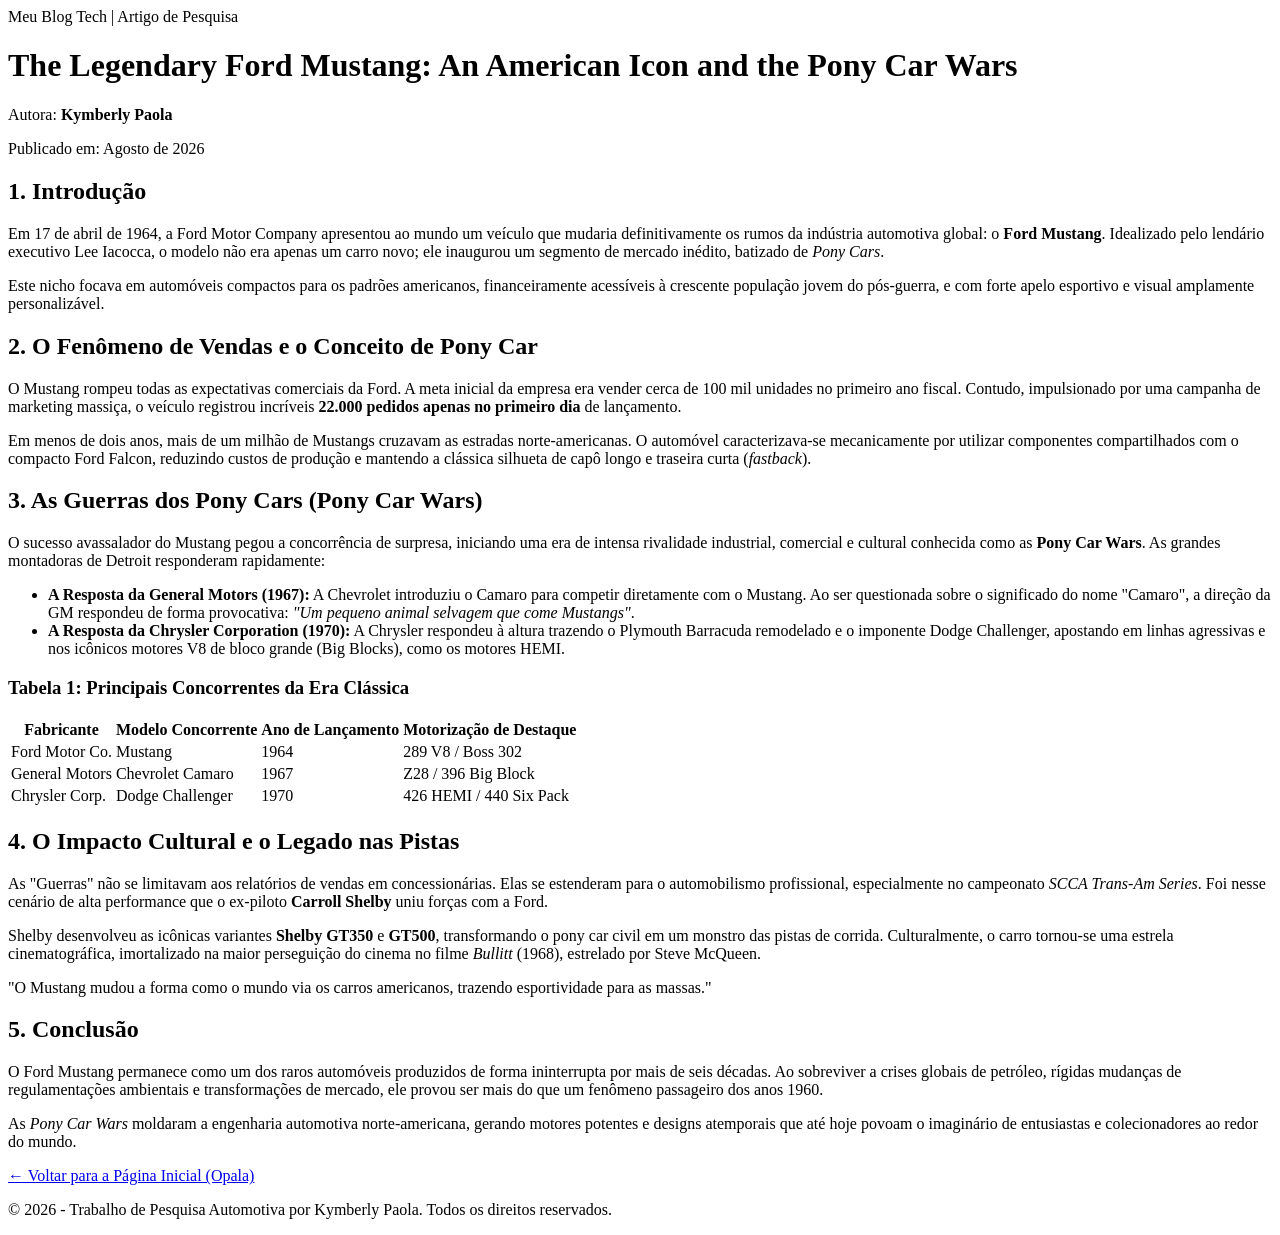
==== pagina2.html @ 9a9ed32d "13:59" ====
<!DOCTYPE html>
<html lang="pt-br">
<head>
    <meta charset="UTF-8">
    <meta name="viewport" content="width=device-width, initial-scale=1.0">
    <title>Trabalho Acadêmico - Ford Mustang e as Pony Car Wars</title>
    <link rel="stylesheet" href="trabalho-style.css">
</head>
<body>

    <header class="academic-header">
        <span class="institution">Meu Blog Tech | Artigo de Pesquisa</span>
        <h1>The Legendary Ford Mustang: An American Icon and the Pony Car Wars</h1>
        <p class="author">Autora: <strong>Kymberly Paola</strong></p>
        <p class="date">Publicado em: Agosto de 2026</p>
    </header>

    <main class="paper-container">

        <!-- Seção 1 -->
        <section class="paper-section">
            <h2>1. Introdução</h2>
            <p>
                Em 17 de abril de 1964, a Ford Motor Company apresentou ao mundo um veículo que mudaria definitivamente os rumos da indústria automotiva global: o <strong>Ford Mustang</strong>. Idealizado pelo lendário executivo Lee Iacocca, o modelo não era apenas um carro novo; ele inaugurou um segmento de mercado inédito, batizado de <em>Pony Cars</em>. 
            </p>
            <p>
                Este nicho focava em automóveis compactos para os padrões americanos, financeiramente acessíveis à crescente população jovem do pós-guerra, e com forte apelo esportivo e visual amplamente personalizável.
            </p>
        </section>

        <!-- Seção 2 -->
        <section class="paper-section">
            <h2>2. O Fenômeno de Vendas e o Conceito de Pony Car</h2>
            <p>
                O Mustang rompeu todas as expectativas comerciais da Ford. A meta inicial da empresa era vender cerca de 100 mil unidades no primeiro ano fiscal. Contudo, impulsionado por uma campanha de marketing massiça, o veículo registrou incríveis <strong>22.000 pedidos apenas no primeiro dia</strong> de lançamento. 
            </p>
            <p>
                Em menos de dois anos, mais de um milhão de Mustangs cruzavam as estradas norte-americanas. O automóvel caracterizava-se mecanicamente por utilizar componentes compartilhados com o compacto Ford Falcon, reduzindo custos de produção e mantendo a clássica silhueta de capô longo e traseira curta (<em>fastback</em>).
            </p>
        </section>

        <!-- Seção 3 -->
        <section class="paper-section">
            <h2>3. As Guerras dos Pony Cars (Pony Car Wars)</h2>
            <p>
                O sucesso avassalador do Mustang pegou a concorrência de surpresa, iniciando uma era de intensa rivalidade industrial, comercial e cultural conhecida como as <strong>Pony Car Wars</strong>. As grandes montadoras de Detroit responderam rapidamente:
            </p>
            
            <ul class="academic-list">
                <li><strong>A Resposta da General Motors (1967):</strong> A Chevrolet introduziu o Camaro para competir diretamente com o Mustang. Ao ser questionada sobre o significado do nome "Camaro", a direção da GM respondeu de forma provocativa: <em>"Um pequeno animal selvagem que come Mustangs"</em>.</li>
                <li><strong>A Resposta da Chrysler Corporation (1970):</strong> A Chrysler respondeu à altura trazendo o Plymouth Barracuda remodelado e o imponente Dodge Challenger, apostando em linhas agressivas e nos icônicos motores V8 de bloco grande (Big Blocks), como os motores HEMI.</li>
            </ul>

            <div class="table-container">
                <h3>Tabela 1: Principais Concorrentes da Era Clássica</h3>
                <table>
                    <thead>
                        <tr>
                            <th>Fabricante</th>
                            <th>Modelo Concorrente</th>
                            <th>Ano de Lançamento</th>
                            <th>Motorização de Destaque</th>
                        </tr>
                    </thead>
                    <tbody>
                        <tr>
                            <td>Ford Motor Co.</td>
                            <td>Mustang</td>
                            <td>1964</td>
                            <td>289 V8 / Boss 302</td>
                        </tr>
                        <tr>
                            <td>General Motors</td>
                            <td>Chevrolet Camaro</td>
                            <td>1967</td>
                            <td>Z28 / 396 Big Block</td>
                        </tr>
                        <tr>
                            <td>Chrysler Corp.</td>
                            <td>Dodge Challenger</td>
                            <td>1970</td>
                            <td>426 HEMI / 440 Six Pack</td>
                        </tr>
                    </tbody>
                </table>
            </div>
        </section>

        <!-- Seção 4 -->
        <section class="paper-section">
            <h2>4. O Impacto Cultural e o Legado nas Pistas</h2>
            <p>
                As "Guerras" não se limitavam aos relatórios de vendas em concessionárias. Elas se estenderam para o automobilismo profissional, especialmente no campeonato <em>SCCA Trans-Am Series</em>. Foi nesse cenário de alta performance que o ex-piloto <strong>Carroll Shelby</strong> uniu forças com a Ford.
            </p>
            <p>
                Shelby desenvolveu as icônicas variantes <strong>Shelby GT350</strong> e <strong>GT500</strong>, transformando o pony car civil em um monstro das pistas de corrida. Culturalmente, o carro tornou-se uma estrela cinematográfica, imortalizado na maior perseguição do cinema no filme <em>Bullitt</em> (1968), estrelado por Steve McQueen.
            </p>

            <aside class="quote-box">
                <p>"O Mustang mudou a forma como o mundo via os carros americanos, trazendo esportividade para as massas."</p>
            </aside>
        </section>

        <!-- Seção 5 -->
        <section class="paper-section">
            <h2>5. Conclusão</h2>
            <p>
                O Ford Mustang permanece como um dos raros automóveis produzidos de forma ininterrupta por mais de seis décadas. Ao sobreviver a crises globais de petróleo, rígidas mudanças de regulamentações ambientais e transformações de mercado, ele provou ser mais do que um fenômeno passageiro dos anos 1960. 
            </p>
            <p>
                As <em>Pony Car Wars</em> moldaram a engenharia automotiva norte-americana, gerando motores potentes e designs atemporais que até hoje povoam o imaginário de entusiastas e colecionadores ao redor do mundo.
            </p>
        </section>

        <!-- Botão de Navegação -->
        <div class="academic-navigation">
            <a href="index.html" class="btn-academic">&larr; Voltar para a Página Inicial (Opala)</a>
        </div>

    </main>

    <footer class="academic-footer">
        <p>&copy; 2026 - Trabalho de Pesquisa Automotiva por Kymberly Paola. Todos os direitos reservados.</p>
    </footer>

</body>
</html>
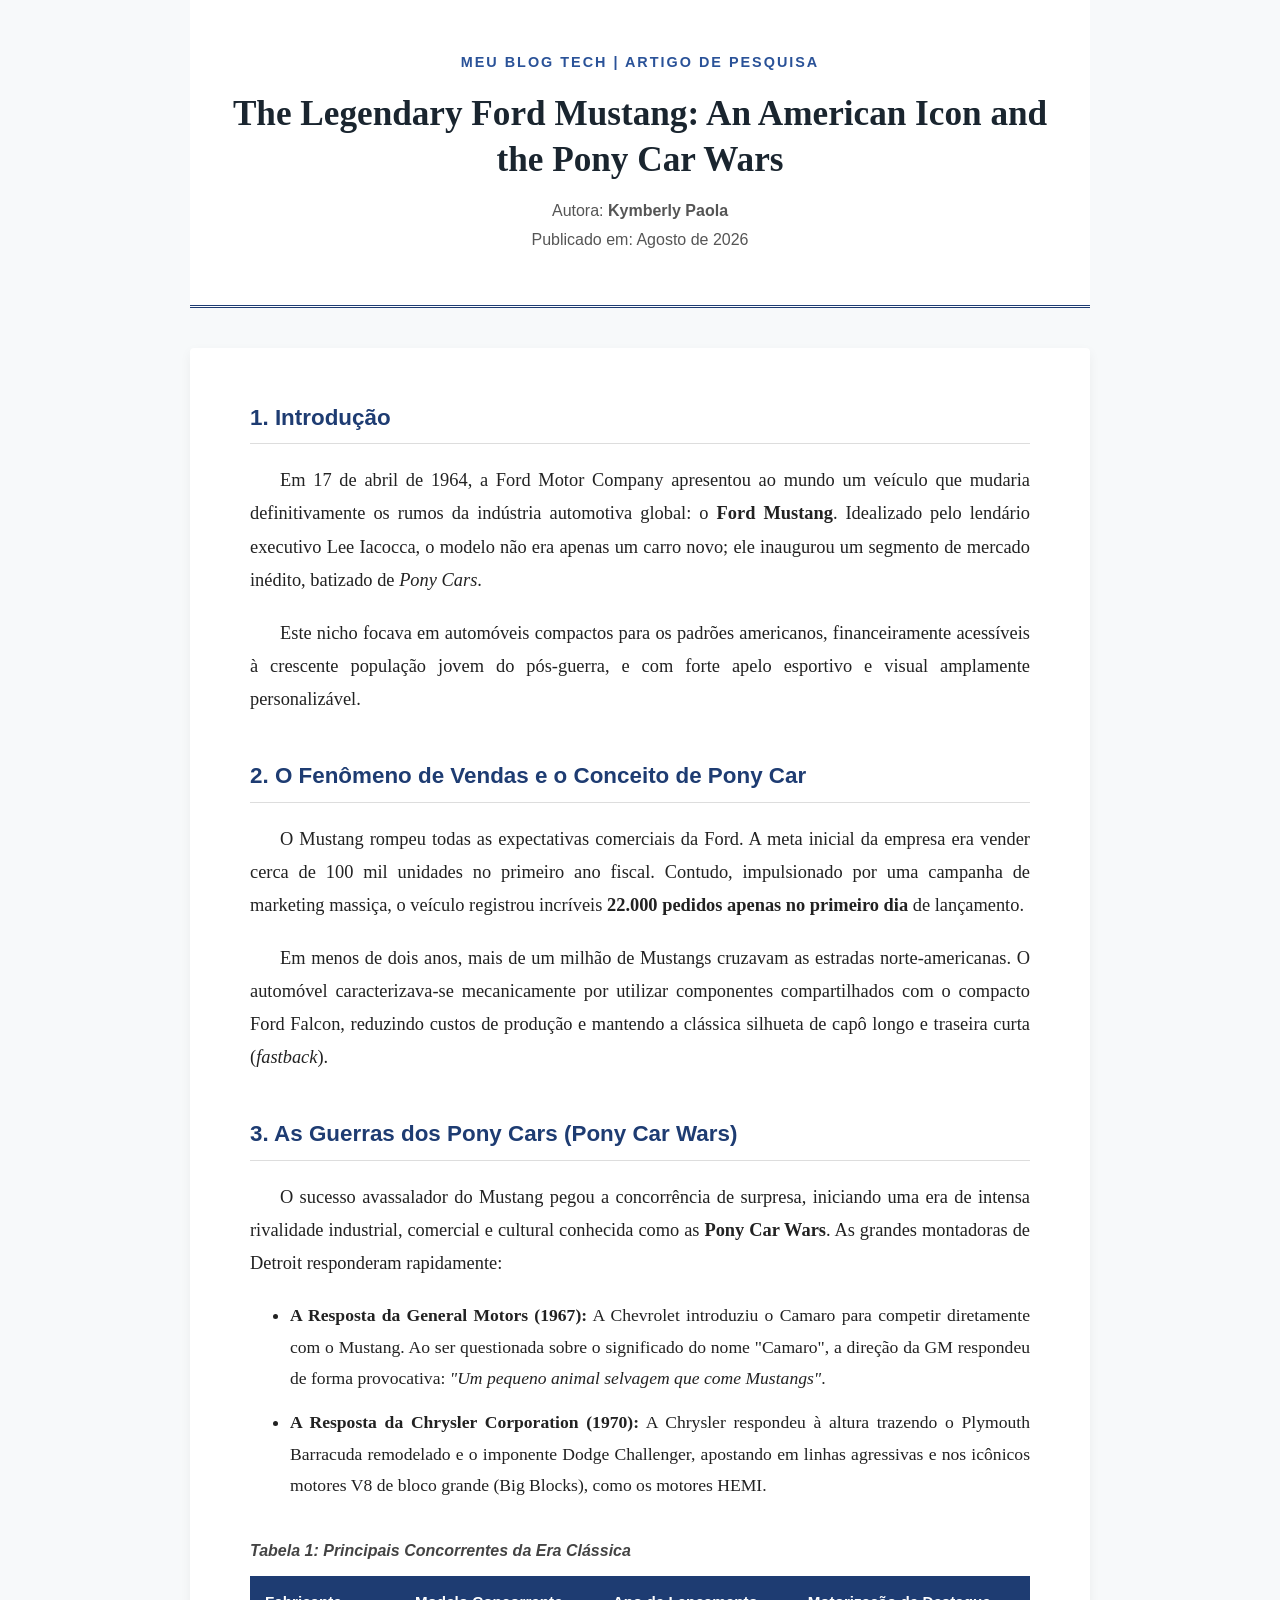
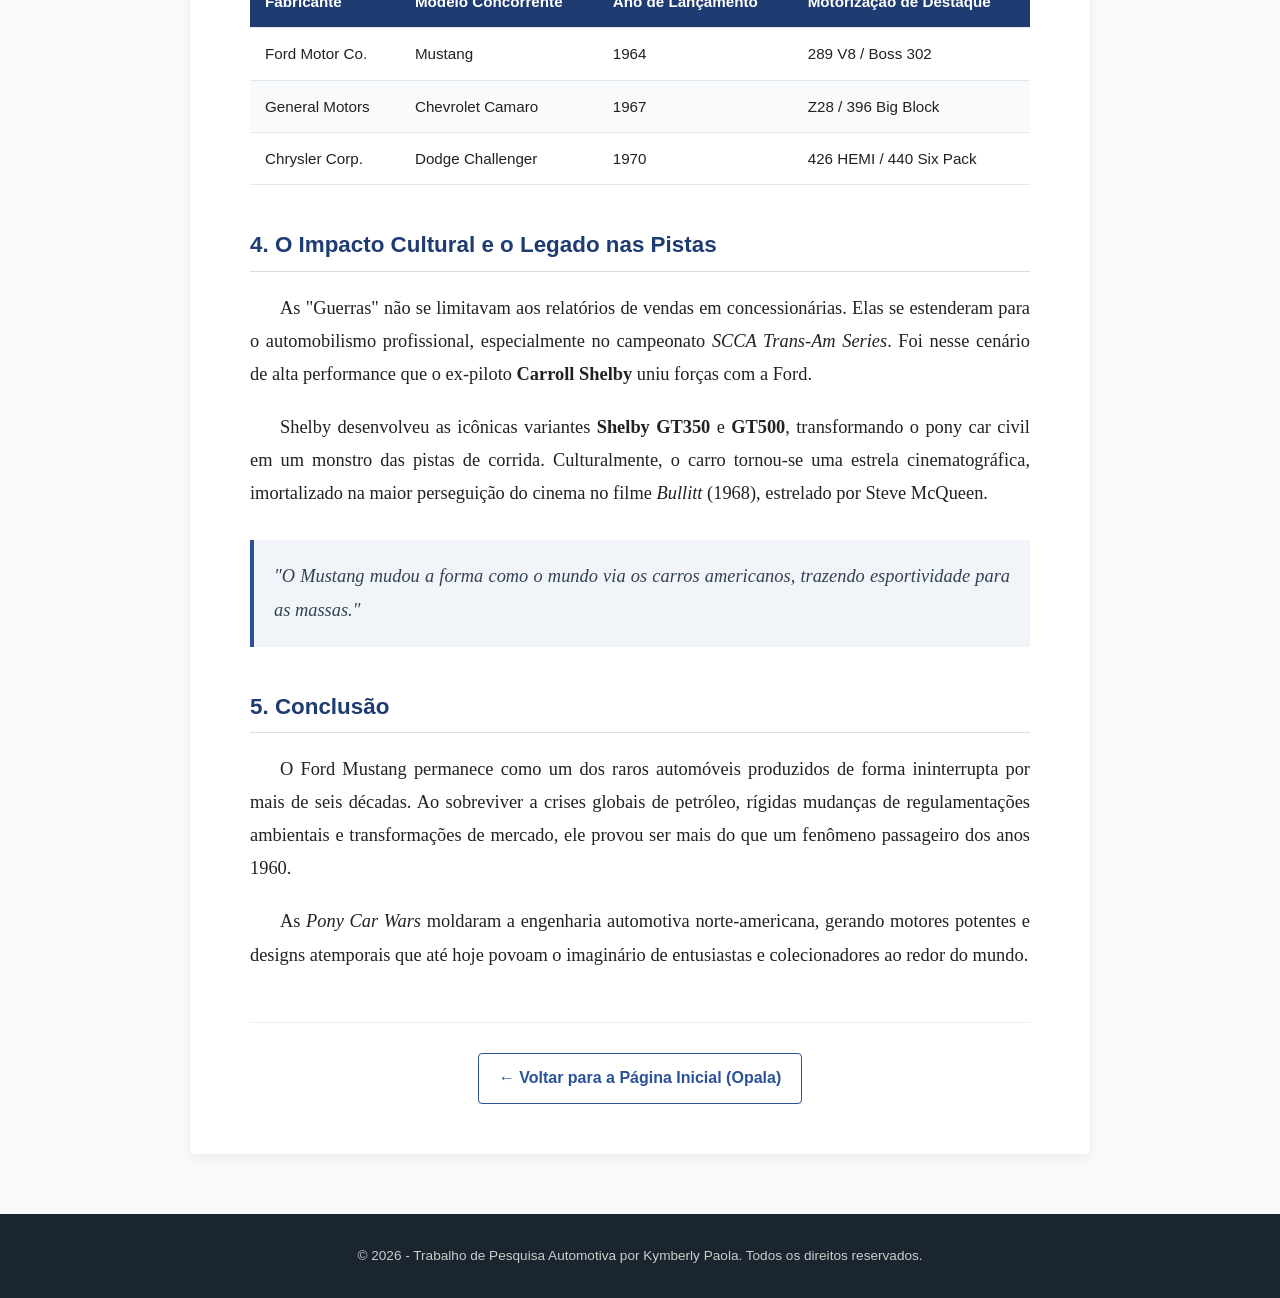
==== commit e91f4504: "ok" ====
--- a/pagina2.html
+++ b/pagina2.html
@@ -4,7 +4,7 @@
     <meta charset="UTF-8">
     <meta name="viewport" content="width=device-width, initial-scale=1.0">
     <title>Trabalho Acadêmico - Ford Mustang e as Pony Car Wars</title>
-    <link rel="stylesheet" href="trabalho-style.css">
+    <link rel="stylesheet" href="estilo_pagina_2.css">
 </head>
 <body>
 
--- a/estilo_pagina_2.css
+++ b/estilo_pagina_2.css
@@ -0,0 +1,200 @@
+/* Reset de Margens e Configurações Base */
+* {
+    margin: 0;
+    padding: 0;
+    box-sizing: border-box;
+}
+
+body {
+    font-family: 'Times New Roman', Times, serif; /* Estilo clássico acadêmico */
+    line-height: 1.8;
+    background-color: #f7f9fa;
+    color: #222;
+}
+
+/* Cabeçalho do Trabalho */
+.academic-header {
+    background-color: #fff;
+    border-bottom: 3px double #1e3c72;
+    padding: 50px 20px;
+    text-align: center;
+    max-width: 900px;
+    margin: 0 auto;
+}
+
+.academic-header .institution {
+    display: block;
+    font-family: 'Segoe UI', sans-serif;
+    font-size: 0.9rem;
+    text-transform: uppercase;
+    color: #2a5298;
+    letter-spacing: 2px;
+    margin-bottom: 15px;
+    font-weight: bold;
+}
+
+.academic-header h1 {
+    font-size: 2.2rem;
+    color: #1a252f;
+    margin-bottom: 15px;
+    line-height: 1.3;
+}
+
+.academic-header p {
+    font-family: 'Segoe UI', sans-serif;
+    font-size: 1rem;
+    color: #555;
+}
+
+/* Container do Corpo do Texto */
+.paper-container {
+    max-width: 900px;
+    margin: 40px auto;
+    background-color: #fff;
+    padding: 50px 60px;
+    box-shadow: 0 4px 12px rgba(0, 0, 0, 0.05);
+    border-radius: 4px;
+}
+
+/* Seções Acadêmicas */
+.paper-section {
+    margin-bottom: 40px;
+}
+
+.paper-section h2 {
+    font-family: 'Segoe UI', sans-serif;
+    font-size: 1.4rem;
+    color: #1e3c72;
+    border-bottom: 1px solid #ddd;
+    padding-bottom: 5px;
+    margin-bottom: 20px;
+}
+
+.paper-section p {
+    text-indent: 30px; /* Recuo clássico de parágrafo de artigo */
+    text-align: justify;
+    margin-bottom: 20px;
+    font-size: 1.15rem;
+}
+
+/* Listas de Conteúdo */
+.academic-list {
+    margin: 20px 0 30px 40px;
+}
+
+.academic-list li {
+    font-size: 1.1rem;
+    margin-bottom: 12px;
+    text-align: justify;
+}
+
+/* Tabelas Acadêmicas */
+.table-container {
+    margin: 35px 0;
+}
+
+.table-container h3 {
+    font-family: 'Segoe UI', sans-serif;
+    font-size: 1rem;
+    color: #444;
+    margin-bottom: 10px;
+    font-style: italic;
+}
+
+table {
+    width: 100%;
+    border-collapse: collapse;
+    font-family: 'Segoe UI', sans-serif;
+    font-size: 0.95rem;
+    margin-bottom: 15px;
+}
+
+th, td {
+    padding: 12px 15px;
+    text-align: left;
+}
+
+th {
+    background-color: #1e3c72;
+    color: #fff;
+    font-weight: 600;
+}
+
+tr:nth-child(even) {
+    background-color: #f8fafc;
+}
+
+tr {
+    border-bottom: 1px solid #e2e8f0;
+}
+
+/* Citações e Notas Laterais */
+.quote-box {
+    background-color: #f1f5f9;
+    border-left: 4px solid #2a5298;
+    padding: 20px;
+    margin: 30px 0;
+    font-style: italic;
+}
+
+.quote-box p {
+    text-indent: 0;
+    margin-bottom: 0;
+    color: #334155;
+}
+
+/* Botão de Retorno */
+.academic-navigation {
+    border-top: 1px solid #eee;
+    padding-top: 30px;
+    margin-top: 50px;
+    text-align: center;
+}
+
+.btn-academic {
+    display: inline-block;
+    font-family: 'Segoe UI', sans-serif;
+    color: #2a5298;
+    text-decoration: none;
+    font-weight: bold;
+    border: 1px solid #2a5298;
+    padding: 10px 20px;
+    border-radius: 4px;
+    transition: all 0.2s ease;
+}
+
+.btn-academic:hover {
+    background-color: #2a5298;
+    color: #fff;
+}
+
+/* Rodapé Acadêmico */
+.academic-footer {
+    text-align: center;
+    padding: 30px 20px;
+    background-color: #1a252f;
+    color: #ccc;
+    font-family: 'Segoe UI', sans-serif;
+    font-size: 0.85rem;
+    margin-top: 60px;
+}
+
+/* Ajustes de Responsividade para Celulares */
+@media (max-width: 768px) {
+    .paper-container {
+        padding: 30px 20px;
+        margin: 10px;
+    }
+    
+    .academic-header h1 {
+        font-size: 1.7rem;
+    }
+    
+    table {
+        font-size: 0.8rem;
+    }
+    
+    th, td {
+        padding: 8px 10px;
+    }
+}
